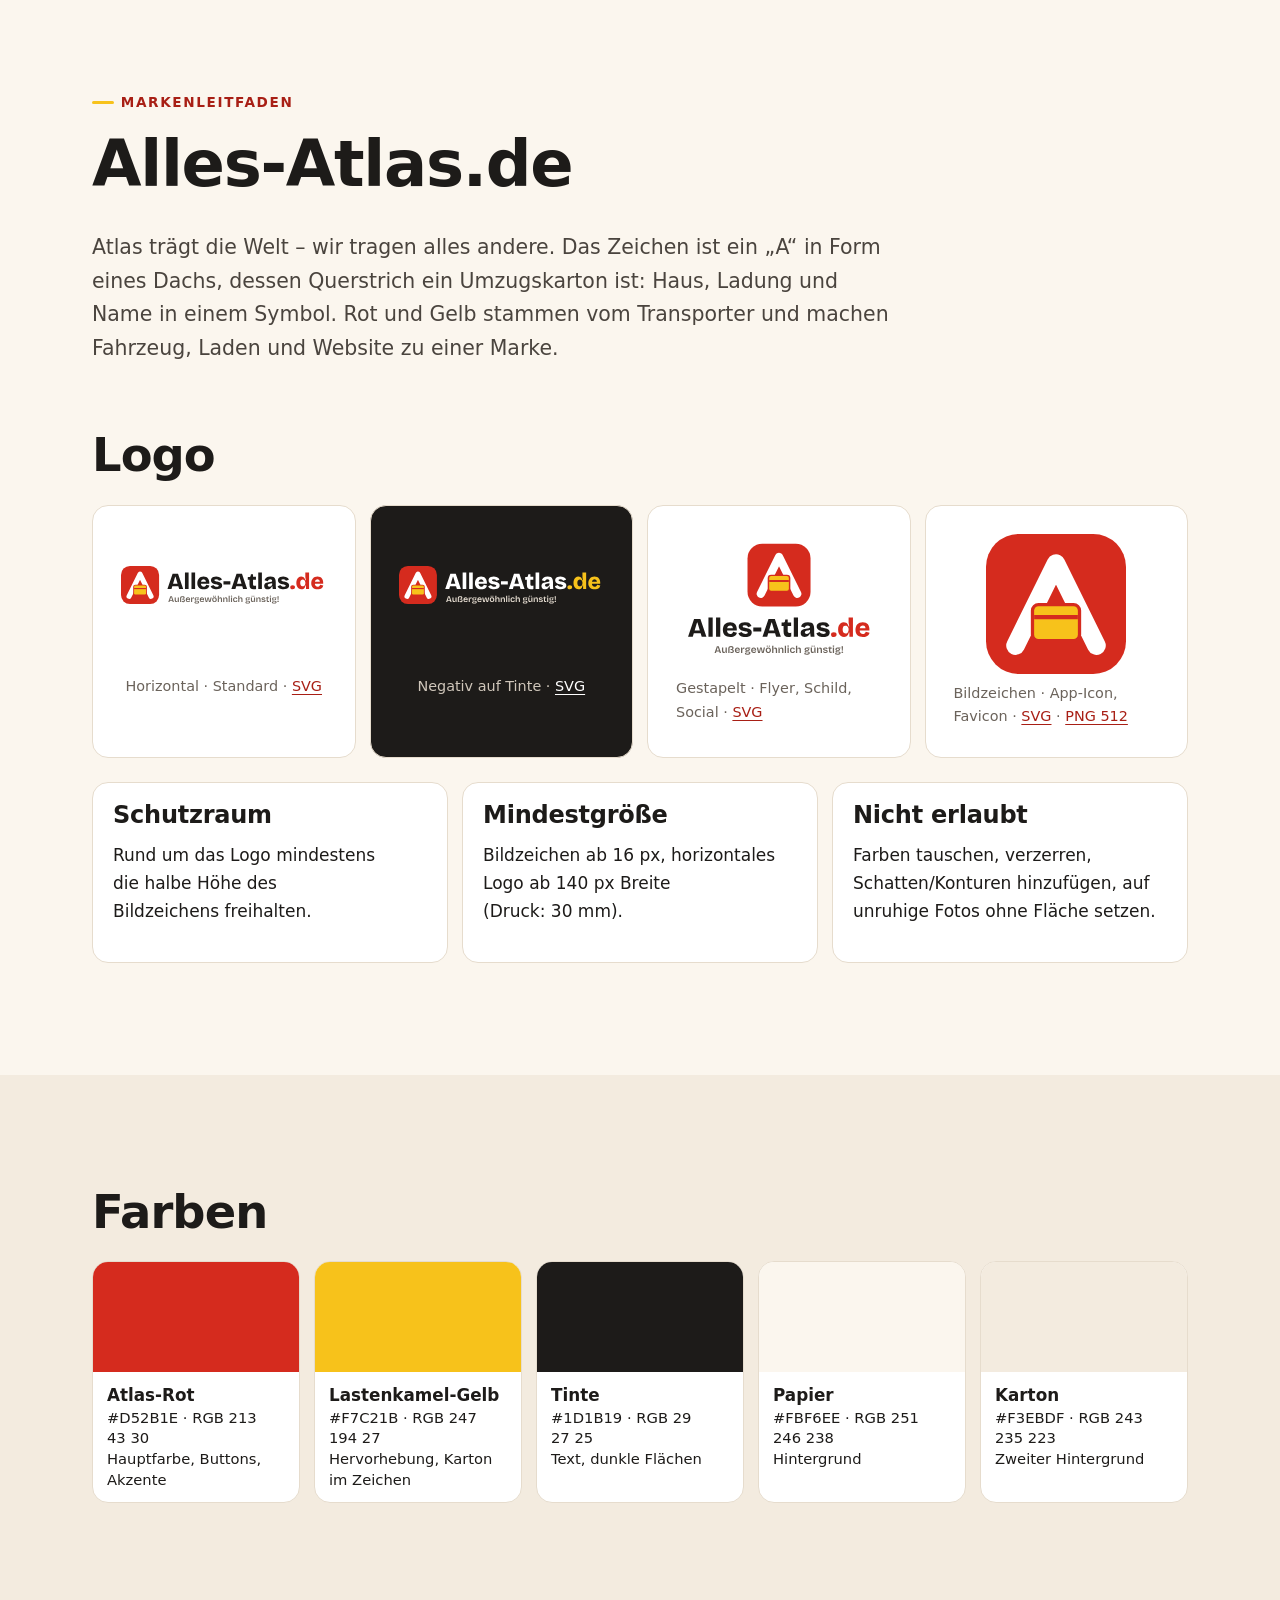
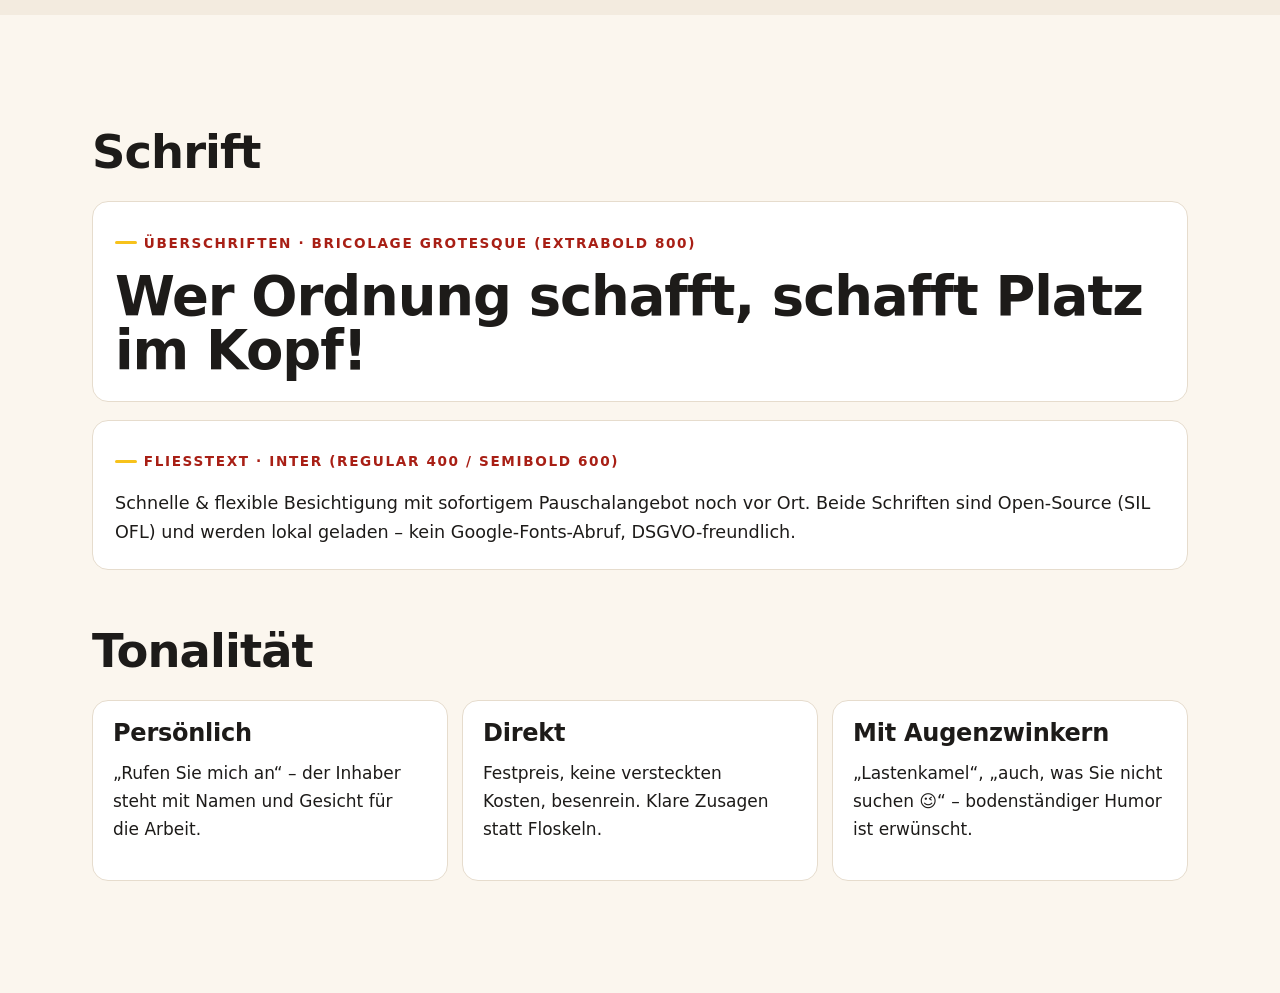
==== brand/index.html @ d277e210 "New brand and static website for Alles-Atlas.de - New logo (A-mark with roof + moving box), colours " ====
<!doctype html>
<html lang="de">
<head>
<meta charset="utf-8">
<meta name="viewport" content="width=device-width, initial-scale=1">
<title>Markenleitfaden • Alles-Atlas.de</title>
<meta name="robots" content="noindex,nofollow">
<link rel="icon" href="../assets/brand/favicon.svg" type="image/svg+xml">
<link rel="stylesheet" href="../assets/css/style.css">
<style>
  .swatches{display:grid;grid-template-columns:repeat(auto-fit,minmax(170px,1fr));gap:14px;margin-top:24px}
  .sw{border-radius:16px;overflow:hidden;border:1px solid var(--line);background:#fff}
  .sw div{height:110px}.sw p{margin:0;padding:12px 14px;font-size:.92rem;line-height:1.4}.sw b{font-family:var(--font-display);font-size:1.05rem}
  .logos{display:grid;grid-template-columns:repeat(auto-fit,minmax(260px,1fr));gap:14px;margin-top:24px}
  .logos figure{margin:0;border:1px solid var(--line);border-radius:16px;padding:28px;display:grid;place-items:center;min-height:200px;background:#fff}
  .logos figure.dark{background:var(--ink)}.logos figcaption{font-size:.9rem;color:var(--muted);margin-top:8px}
  .logos a{font-size:.9rem}
  .type{display:grid;gap:18px;margin-top:24px}
  .type div{background:#fff;border:1px solid var(--line);border-radius:16px;padding:22px}
  .rules{display:grid;grid-template-columns:repeat(auto-fit,minmax(240px,1fr));gap:14px;margin-top:24px}
  .rules div{background:#fff;border:1px solid var(--line);border-radius:16px;padding:20px}
</style>
</head>
<body>
<main>
<section class="page-head"><div class="wrap">
  <p class="eyebrow">Markenleitfaden</p>
  <h1>Alles-Atlas.de</h1>
  <p class="lead">Atlas trägt die Welt – wir tragen alles andere. Das Zeichen ist ein „A“ in Form eines Dachs, dessen Querstrich ein Umzugskarton ist: Haus, Ladung und Name in einem Symbol. Rot und Gelb stammen vom Transporter und machen Fahrzeug, Laden und Website zu einer Marke.</p>
</div></section>

<section class="section" style="padding-top:0"><div class="wrap">
  <h2>Logo</h2>
  <div class="logos">
    <figure><img src="../assets/brand/logo.svg" alt="Logo horizontal" width="420"><figcaption>Horizontal · Standard · <a href="../assets/brand/logo.svg" download>SVG</a></figcaption></figure>
    <figure class="dark"><img src="../assets/brand/logo-white.svg" alt="Logo negativ" width="420"><figcaption style="color:#cfc6ba">Negativ auf Tinte · <a style="color:#fff" href="../assets/brand/logo-white.svg" download>SVG</a></figcaption></figure>
    <figure><img src="../assets/brand/logo-stacked.svg" alt="Logo gestapelt" width="300"><figcaption>Gestapelt · Flyer, Schild, Social · <a href="../assets/brand/logo-stacked.svg" download>SVG</a></figcaption></figure>
    <figure><img src="../assets/brand/mark.svg" alt="Bildzeichen" width="140"><figcaption>Bildzeichen · App-Icon, Favicon · <a href="../assets/brand/mark.svg" download>SVG</a> · <a href="../assets/brand/icon-512.png" download>PNG 512</a></figcaption></figure>
  </div>
  <div class="rules">
    <div><h3>Schutzraum</h3><p>Rund um das Logo mindestens die halbe Höhe des Bildzeichens freihalten.</p></div>
    <div><h3>Mindestgröße</h3><p>Bildzeichen ab 16&nbsp;px, horizontales Logo ab 140&nbsp;px Breite (Druck: 30&nbsp;mm).</p></div>
    <div><h3>Nicht erlaubt</h3><p>Farben tauschen, verzerren, Schatten/Konturen hinzufügen, auf unruhige Fotos ohne Fläche setzen.</p></div>
  </div>
</div></section>

<section class="section section--alt"><div class="wrap">
  <h2>Farben</h2>
  <div class="swatches">
    <div class="sw"><div style="background:#D52B1E"></div><p><b>Atlas-Rot</b><br>#D52B1E · RGB 213 43 30<br>Hauptfarbe, Buttons, Akzente</p></div>
    <div class="sw"><div style="background:#F7C21B"></div><p><b>Lastenkamel-Gelb</b><br>#F7C21B · RGB 247 194 27<br>Hervorhebung, Karton im Zeichen</p></div>
    <div class="sw"><div style="background:#1D1B19"></div><p><b>Tinte</b><br>#1D1B19 · RGB 29 27 25<br>Text, dunkle Flächen</p></div>
    <div class="sw"><div style="background:#FBF6EE"></div><p><b>Papier</b><br>#FBF6EE · RGB 251 246 238<br>Hintergrund</p></div>
    <div class="sw"><div style="background:#F3EBDF"></div><p><b>Karton</b><br>#F3EBDF · RGB 243 235 223<br>Zweiter Hintergrund</p></div>
  </div>
</div></section>

<section class="section"><div class="wrap">
  <h2>Schrift</h2>
  <div class="type">
    <div><p class="eyebrow">Überschriften · Bricolage Grotesque (ExtraBold 800)</p><p style="font-family:var(--font-display);font-weight:800;font-size:clamp(2rem,5vw,3.4rem);line-height:1;margin:0;letter-spacing:-.02em">Wer Ordnung schafft, schafft Platz im Kopf!</p></div>
    <div><p class="eyebrow">Fließtext · Inter (Regular 400 / SemiBold 600)</p><p style="margin:0;font-size:1.1rem">Schnelle &amp; flexible Besichtigung mit sofortigem Pauschalangebot noch vor Ort. Beide Schriften sind Open-Source (SIL OFL) und werden lokal geladen – kein Google-Fonts-Abruf, DSGVO-freundlich.</p></div>
  </div>
  <h2 style="margin-top:56px">Tonalität</h2>
  <div class="rules">
    <div><h3>Persönlich</h3><p>„Rufen Sie mich an“ – der Inhaber steht mit Namen und Gesicht für die Arbeit.</p></div>
    <div><h3>Direkt</h3><p>Festpreis, keine versteckten Kosten, besenrein. Klare Zusagen statt Floskeln.</p></div>
    <div><h3>Mit Augenzwinkern</h3><p>„Lastenkamel“, „auch, was Sie nicht suchen 😉“ – bodenständiger Humor ist erwünscht.</p></div>
  </div>
</div></section>
</main>
</body>
</html>
---- assets/css/style.css ----
/* Alles-Atlas.de – Stylesheet
   Marke: Atlas-Rot, Lastenkamel-Gelb, Tinte, Papier */

@font-face {
  font-family: "Bricolage Grotesque";
  src: url("../fonts/bricolage-grotesque.woff2") format("woff2");
  font-weight: 200 800;
  font-display: swap;
}
@font-face {
  font-family: "Inter";
  src: url("../fonts/inter.woff2") format("woff2");
  font-weight: 100 900;
  font-display: swap;
}

:root {
  --red: #d52b1e;
  --red-deep: #a81f15;
  --yellow: #f7c21b;
  --yellow-soft: #fdf0c4;
  --ink: #1d1b19;
  --ink-2: #4a443e;
  --muted: #6b635b;
  --paper: #fbf6ee;
  --paper-2: #f3ebdf;
  --card: #ffffff;
  --line: #e6dccd;

  --font-display: "Bricolage Grotesque", "Arial Black", system-ui, sans-serif;
  --font-body: "Inter", system-ui, -apple-system, "Segoe UI", Roboto, sans-serif;

  --radius: 18px;
  --radius-sm: 10px;
  --shadow: 0 1px 2px rgba(29, 27, 25, .06), 0 8px 24px rgba(29, 27, 25, .07);
  --wrap: 1160px;
  --gutter: clamp(16px, 4vw, 32px);
}

*, *::before, *::after { box-sizing: border-box; }
html { -webkit-text-size-adjust: 100%; scroll-behavior: smooth; scroll-padding-top: 96px; }
@media (prefers-reduced-motion: reduce) { html { scroll-behavior: auto; } * { transition: none !important; animation: none !important; } }

body {
  margin: 0;
  font-family: var(--font-body);
  font-size: 1.0625rem;
  line-height: 1.65;
  color: var(--ink);
  background: var(--paper);
  text-rendering: optimizeLegibility;
}
img { max-width: 100%; height: auto; display: block; }
a { color: var(--red-deep); text-underline-offset: .18em; }
a:hover { color: var(--red); }
:focus-visible { outline: 3px solid var(--yellow); outline-offset: 3px; border-radius: 4px; }

h1, h2, h3, h4 {
  font-family: var(--font-display);
  line-height: 1.08;
  letter-spacing: -.02em;
  margin: 0 0 .5em;
  font-weight: 800;
  text-wrap: balance;
}
h1 { font-size: clamp(2.4rem, 6.2vw, 4.6rem); }
h2 { font-size: clamp(1.9rem, 3.8vw, 2.9rem); }
h3 { font-size: clamp(1.25rem, 2vw, 1.5rem); letter-spacing: -.01em; }
p { margin: 0 0 1em; text-wrap: pretty; }

.wrap { width: 100%; max-width: var(--wrap); margin-inline: auto; padding-inline: var(--gutter); }
.section { padding-block: clamp(56px, 9vw, 112px); }
.section--tight { padding-block: clamp(40px, 6vw, 72px); }
.section--alt { background: var(--paper-2); }
.section--ink { background: var(--ink); color: #f4eee6; }
.section--ink h2, .section--ink h3 { color: #fff; }
.section--red { background: var(--red); color: #fff; }

.eyebrow {
  display: inline-flex; align-items: center; gap: .5em;
  font-family: var(--font-display);
  font-weight: 700; font-size: .85rem;
  letter-spacing: .12em; text-transform: uppercase;
  color: var(--red-deep);
  margin-bottom: 1rem;
}
.eyebrow::before { content: ""; width: 22px; height: 3px; background: var(--yellow); border-radius: 2px; }
.section--ink .eyebrow, .section--red .eyebrow { color: var(--yellow); }
.lead { font-size: clamp(1.1rem, 1.6vw, 1.3rem); color: var(--ink-2); max-width: 62ch; }
.muted { color: var(--muted); }
.skip-link { position: absolute; left: -9999px; top: 8px; background: var(--ink); color: #fff; padding: 10px 16px; border-radius: 8px; z-index: 100; }
.skip-link:focus { left: 8px; }

/* ---------- Buttons ---------- */
.btn {
  display: inline-flex; align-items: center; justify-content: center; gap: .55em;
  min-height: 52px; padding: .8em 1.4em;
  font-family: var(--font-display); font-weight: 700; font-size: 1.05rem;
  border-radius: 999px; border: 2px solid transparent;
  text-decoration: none; cursor: pointer;
  transition: transform .15s ease, background-color .15s ease, color .15s ease, border-color .15s ease;
}
.btn:hover { transform: translateY(-1px); }
.btn svg { width: 20px; height: 20px; flex: none; }
.btn--primary { background: var(--red); color: #fff; }
.btn--primary:hover { background: var(--red-deep); color: #fff; }
.btn--yellow { background: var(--yellow); color: var(--ink); }
.btn--yellow:hover { background: #ffd23f; color: var(--ink); }
.btn--ghost { border-color: currentColor; color: var(--ink); background: transparent; }
.btn--ghost:hover { background: var(--ink); color: #fff; border-color: var(--ink); }
.section--ink .btn--ghost, .section--red .btn--ghost { color: #fff; }
.section--ink .btn--ghost:hover, .section--red .btn--ghost:hover { background: #fff; color: var(--ink); border-color: #fff; }
.btn-row { display: flex; flex-wrap: wrap; gap: 12px; }

/* ---------- Header ---------- */
.site-header {
  position: sticky; top: 0; z-index: 50;
  background: rgba(251, 246, 238, .92);
  backdrop-filter: saturate(1.4) blur(10px);
  -webkit-backdrop-filter: saturate(1.4) blur(10px);
  border-bottom: 1px solid transparent;
  transition: border-color .2s ease;
}
.site-header.is-scrolled { border-bottom-color: var(--line); }
.header-inner { display: flex; align-items: center; gap: 24px; min-height: 76px; }
.brand { display: inline-flex; align-items: center; gap: 12px; text-decoration: none; color: var(--ink); margin-right: auto; }
.brand svg { width: 46px; height: 46px; flex: none; }
.brand-text { display: flex; flex-direction: column; line-height: 1; }
.brand-name { font-family: var(--font-display); font-weight: 800; font-size: 1.45rem; letter-spacing: -.025em; }
.brand-name span { color: var(--red); }
.brand-tag { font-size: .78rem; font-weight: 600; color: var(--muted); margin-top: 4px; }

.nav { display: flex; align-items: center; gap: 4px; }
.nav a {
  display: inline-flex; align-items: center; gap: 6px;
  padding: 10px 14px; border-radius: 999px;
  font-weight: 600; font-size: .98rem;
  color: var(--ink); text-decoration: none;
}
.nav a:hover { background: var(--paper-2); color: var(--ink); }
.nav a[aria-current="page"] { background: var(--ink); color: #fff; }
.nav .ext { width: 12px; height: 12px; opacity: .55; }
.header-call { min-height: 46px; padding: .6em 1.1em; font-size: 1rem; }

.menu-toggle {
  display: none; width: 48px; height: 48px; border-radius: 12px;
  border: 1px solid var(--line); background: var(--card); color: var(--ink); cursor: pointer;
  align-items: center; justify-content: center;
}
.menu-toggle svg { width: 24px; height: 24px; }

@media (max-width: 960px) {
  .header-call .label-long { display: none; }
}
@media (max-width: 860px) {
  .menu-toggle { display: inline-flex; }
  .header-call { display: none; }
  .nav {
    position: absolute; left: 0; right: 0; top: 100%;
    flex-direction: column; align-items: stretch; gap: 2px;
    padding: 12px var(--gutter) 20px;
    background: var(--paper); border-bottom: 1px solid var(--line);
    box-shadow: 0 16px 24px rgba(29, 27, 25, .08);
    display: none;
  }
  .nav.is-open { display: flex; }
  .nav a { padding: 14px 12px; font-size: 1.1rem; border-radius: 12px; }
  .nav .nav-call { margin-top: 8px; justify-content: center; background: var(--red); color: #fff; }
}
@media (min-width: 861px) { .nav .nav-call { display: none; } }
@media (max-width: 380px) { .brand-tag { display: none; } .brand-name { font-size: 1.25rem; } }

/* ---------- Hero ---------- */
.hero { padding-block: clamp(40px, 7vw, 88px) clamp(48px, 8vw, 96px); overflow: hidden; }
.hero-grid { display: grid; grid-template-columns: 1fr 1.15fr; gap: clamp(32px, 5vw, 64px); align-items: center; }
.hero h1 { margin-bottom: .3em; }
.hero h1 .welcome { display: block; font-size: .42em; font-weight: 600; letter-spacing: -.01em; color: var(--muted); margin-bottom: .35em; }
.hero h1 .tld { color: var(--red); }
.hero-claim {
  display: inline-block;
  font-family: var(--font-display); font-weight: 800;
  font-size: clamp(1.3rem, 2.4vw, 1.75rem);
  background: var(--yellow); color: var(--ink);
  padding: .1em .45em; border-radius: 8px;
  transform: rotate(-1.5deg);
  margin-bottom: 1.1rem;
}
.hero .lead { margin-bottom: 1.8rem; }
.hero-media { position: relative; }
.hero-media figure { margin: 0; }
.hero-media img { border-radius: var(--radius); box-shadow: var(--shadow); width: 100%; aspect-ratio: 1600 / 638; object-fit: cover; }
.hero-media figcaption { margin-top: 12px; font-size: .95rem; color: var(--muted); font-style: italic; }
.hero-badge {
  position: absolute; left: -18px; bottom: 40px;
  background: var(--card); border-radius: 14px; box-shadow: var(--shadow);
  padding: 12px 16px; display: flex; gap: 10px; align-items: center;
  font-weight: 600; font-size: .95rem; line-height: 1.3;
}
.hero-badge strong { display: block; font-family: var(--font-display); font-size: 1.15rem; }
.hero-badge .dot { width: 40px; height: 40px; border-radius: 10px; background: var(--yellow-soft); display: grid; place-items: center; flex: none; }
.hero-badge .dot svg { width: 22px; height: 22px; color: var(--red-deep); }
.trust { display: flex; flex-wrap: wrap; gap: 10px 22px; margin-top: 28px; padding: 0; list-style: none; font-size: .95rem; font-weight: 600; color: var(--ink-2); }
.trust li { display: inline-flex; gap: 8px; align-items: center; }
.trust svg { width: 18px; height: 18px; color: var(--red); flex: none; }
@media (max-width: 900px) {
  .hero-grid { grid-template-columns: 1fr; }
  .hero-badge { position: static; margin-top: 12px; box-shadow: none; border: 1px solid var(--line); display: inline-flex; }
}

/* ---------- Service tiles ---------- */
.tiles { display: grid; grid-template-columns: repeat(4, 1fr); gap: 14px; margin-top: 36px; }
.tile {
  display: flex; flex-direction: column; justify-content: space-between; gap: 22px;
  min-height: 150px; padding: 20px;
  background: var(--card); border: 1px solid var(--line); border-radius: var(--radius);
  color: var(--ink); text-decoration: none;
  transition: transform .15s ease, border-color .15s ease, box-shadow .15s ease;
}
.tile:hover { transform: translateY(-2px); border-color: var(--ink); box-shadow: var(--shadow); color: var(--ink); }
.tile svg { width: 34px; height: 34px; color: var(--red); }
.tile span { font-family: var(--font-display); font-weight: 700; font-size: 1.15rem; line-height: 1.15; hyphens: auto; }
@media (max-width: 900px) { .tiles { grid-template-columns: repeat(2, 1fr); } .tile { min-height: 118px; gap: 14px; padding: 16px; } }
@media (max-width: 380px) { .tile span { font-size: 1.02rem; } }

/* ---------- Quote ---------- */
.quote-grid { display: grid; grid-template-columns: auto 1fr; gap: clamp(28px, 6vw, 72px); align-items: center; }
.quote-portrait { width: clamp(150px, 20vw, 220px); }
.quote-portrait img { border-radius: 999px; filter: grayscale(1) contrast(1.05); }
.bigquote {
  font-family: var(--font-display); font-weight: 800;
  font-size: clamp(2rem, 5vw, 3.8rem); line-height: 1.02; letter-spacing: -.03em;
  margin: 0 0 .5em; text-transform: uppercase;
}
.bigquote em { font-style: normal; color: var(--yellow); }
.quote-by { font-weight: 600; color: #cfc6ba; }
@media (max-width: 680px) { .quote-grid { grid-template-columns: 1fr; } }

/* ---------- Split / Shop ---------- */
.split { display: grid; grid-template-columns: 1fr 1fr; gap: clamp(32px, 6vw, 72px); align-items: center; }
.split--top { align-items: start; }
.flyers { display: grid; grid-template-columns: 1fr 1fr; gap: 14px; align-items: start; }
.flyers a { display: block; border-radius: var(--radius-sm); overflow: hidden; box-shadow: var(--shadow); background: #fff; }
.flyers a:nth-child(2) { margin-top: 40px; }
.flyers img { width: 100%; transition: transform .3s ease; }
.flyers a:hover img { transform: scale(1.03); }
@media (max-width: 860px) { .split { grid-template-columns: 1fr; } }

.address-card {
  background: var(--card); border: 1px solid var(--line); border-radius: var(--radius);
  padding: 22px; display: grid; gap: 4px; margin: 1.5rem 0;
}
.address-card strong { font-family: var(--font-display); font-size: 1.2rem; }

/* ---------- Value cards ---------- */
.values { display: grid; grid-template-columns: repeat(6, 1fr); gap: 16px; margin-top: 40px; }
.value { grid-column: span 2; }
.value:nth-last-child(-n+2) { grid-column: span 3; }
.value { background: var(--card); border: 1px solid var(--line); border-radius: var(--radius); padding: 26px; }
.value .icon { width: 48px; height: 48px; border-radius: 14px; background: var(--yellow-soft); display: grid; place-items: center; margin-bottom: 18px; }
.value .icon svg { width: 26px; height: 26px; color: var(--red-deep); }
.value h3 { margin-bottom: .45em; }
.value p { margin: 0; color: var(--ink-2); font-size: 1rem; }
.value--feature { grid-column: 1 / -1; display: grid; grid-template-columns: 1fr 2fr; gap: 32px; background: var(--ink); color: #f4eee6; border-color: var(--ink); }
.value--feature h3 { color: #fff; font-size: clamp(1.6rem, 3vw, 2.2rem); }
.value--feature p { color: #e2dacf; font-size: 1.08rem; }
@media (max-width: 900px) {
  .values { grid-template-columns: 1fr 1fr; }
  .value, .value:nth-last-child(-n+2) { grid-column: span 1; }
  .value:last-child { grid-column: 1 / -1; }
  .value--feature { grid-column: 1 / -1; grid-template-columns: 1fr; gap: 8px; }
}
@media (max-width: 600px) {
  .values { grid-template-columns: 1fr; }
}

/* ---------- CTA band ---------- */
.cta { display: grid; grid-template-columns: 1.4fr 1fr; gap: 32px; align-items: center; }
.cta h2 { margin-bottom: .3em; }
.cta p { margin: 0; color: #ffe9e6; font-size: 1.12rem; }
.cta .btn-row { justify-content: flex-end; }
@media (max-width: 860px) { .cta { grid-template-columns: 1fr; } .cta .btn-row { justify-content: flex-start; } }

/* ---------- Page header ---------- */
.page-head { padding-block: clamp(40px, 7vw, 84px) clamp(28px, 4vw, 44px); }
.page-head h1 { font-size: clamp(2.3rem, 5.5vw, 4rem); max-width: 18ch; }
.page-head .lead { margin-top: .6rem; }
.chips { display: flex; flex-wrap: wrap; gap: 10px; margin-top: 26px; }
.chip {
  display: inline-flex; align-items: center; gap: 8px;
  padding: 10px 16px; border-radius: 999px;
  background: var(--card); border: 1px solid var(--line);
  font-weight: 600; text-decoration: none; color: var(--ink);
}
.chip:hover { border-color: var(--ink); color: var(--ink); }
.chip .n { font-family: var(--font-display); color: var(--red); font-weight: 800; }

/* ---------- Service detail ---------- */
.service-block { display: grid; grid-template-columns: 300px 1fr; gap: clamp(28px, 5vw, 64px); }
.service-block + .service-block { margin-top: clamp(56px, 8vw, 96px); padding-top: clamp(56px, 8vw, 96px); border-top: 1px solid var(--line); }
.service-aside { position: sticky; top: 108px; align-self: start; }
.service-num { font-family: var(--font-display); font-weight: 800; font-size: 4.5rem; line-height: 1; color: var(--red); letter-spacing: -.04em; }
.service-aside h2 { margin-top: .2em; }
.service-aside .tags { display: flex; flex-wrap: wrap; gap: 6px; margin-top: 12px; }
.service-aside .tags span { background: var(--yellow-soft); color: var(--ink); font-size: .85rem; font-weight: 600; padding: 4px 10px; border-radius: 999px; }
.service-body > p:first-child { font-size: 1.15rem; }
@media (max-width: 860px) {
  .service-block { grid-template-columns: 1fr; gap: 16px; }
  .service-aside { position: static; }
  .service-num { font-size: 3rem; }
}

.places { display: flex; flex-wrap: wrap; gap: 8px; padding: 0; margin: 0 0 1.5rem; list-style: none; }
.places li { background: var(--card); border: 1px solid var(--line); padding: 6px 12px; border-radius: 999px; font-size: .95rem; font-weight: 500; }

.checklist { list-style: none; padding: 0; margin: 1.6rem 0; display: grid; grid-template-columns: 1fr 1fr; gap: 10px; }
.checklist li { display: flex; gap: 12px; align-items: flex-start; background: var(--card); border: 1px solid var(--line); border-radius: 14px; padding: 14px 16px; font-weight: 500; line-height: 1.4; }
.checklist li::before {
  content: ""; flex: none; width: 22px; height: 22px; border-radius: 50%; margin-top: 1px;
  background: var(--red) url("data:image/svg+xml,%3Csvg xmlns='http://www.w3.org/2000/svg' viewBox='0 0 24 24' fill='none' stroke='white' stroke-width='3.2' stroke-linecap='round' stroke-linejoin='round'%3E%3Cpath d='M5 12.5l4.5 4.5L19 7.5'/%3E%3C/svg%3E") center / 14px no-repeat;
}
@media (max-width: 640px) { .checklist { grid-template-columns: 1fr; } }

.callout { background: var(--yellow-soft); border-left: 5px solid var(--yellow); border-radius: 0 14px 14px 0; padding: 18px 20px; margin: 1.5rem 0; }
.callout p:last-child { margin: 0; }
.callout strong { font-family: var(--font-display); }

.pullquote { margin: 1.8rem 0; padding: 22px 24px; background: var(--ink); color: #fff; border-radius: var(--radius); }
.pullquote p { font-family: var(--font-display); font-weight: 800; font-size: clamp(1.35rem, 2.6vw, 1.75rem); line-height: 1.15; margin: 0 0 .3em; letter-spacing: -.015em; }
.pullquote p + p { font-size: 1.15rem; color: var(--yellow); }
.pullquote cite { font-style: normal; color: #cfc6ba; font-weight: 600; font-size: .95rem; }

.subgrid { display: grid; grid-template-columns: 1fr 1fr; gap: 14px; margin: 1.5rem 0; }
.subgrid > div { background: var(--card); border: 1px solid var(--line); border-radius: 14px; padding: 18px 20px; }
.subgrid h3 { font-size: 1.15rem; margin-bottom: .35em; }
.subgrid p { margin: 0; font-size: 1rem; color: var(--ink-2); }
@media (max-width: 640px) { .subgrid { grid-template-columns: 1fr; } }

.pills { display: flex; flex-wrap: wrap; gap: 10px; padding: 0; margin: 0 0 1.4rem; list-style: none; }
.pills li { font-family: var(--font-display); font-weight: 700; background: var(--ink); color: #fff; padding: 8px 16px; border-radius: 999px; }

.van { margin-top: 1.8rem; background: var(--card); border: 1px solid var(--line); border-radius: var(--radius); overflow: hidden; }
.van img { width: 100%; aspect-ratio: 2.5 / 1; object-fit: cover; }
.van-body { padding: 20px 22px 22px; }
.van-body h3 { margin-bottom: .8em; }
.specs { display: grid; grid-template-columns: repeat(4, 1fr); gap: 10px; margin: 0; }
.specs div { background: var(--paper); border-radius: 12px; padding: 12px 14px; }
.specs dt { font-size: .82rem; font-weight: 600; color: var(--muted); text-transform: uppercase; letter-spacing: .06em; }
.specs dd { margin: 2px 0 0; font-family: var(--font-display); font-weight: 800; font-size: 1.4rem; }
@media (max-width: 640px) { .specs { grid-template-columns: 1fr 1fr; } }

/* ---------- Kontakt ---------- */
.contact-grid { display: grid; grid-template-columns: 1.1fr 1fr; gap: 20px; }
.contact-card { background: var(--card); border: 1px solid var(--line); border-radius: var(--radius); padding: clamp(22px, 3vw, 32px); }
.contact-card h2 { font-size: clamp(1.5rem, 2.6vw, 2rem); }
.contact-lines { list-style: none; padding: 0; margin: 1.2rem 0 0; display: grid; gap: 10px; }
.contact-lines a, .contact-lines .line {
  display: flex; align-items: center; gap: 14px;
  padding: 14px 16px; border-radius: 14px; background: var(--paper);
  color: var(--ink); text-decoration: none; font-weight: 600;
  overflow-wrap: anywhere;
}
.contact-lines a:hover { background: var(--yellow-soft); color: var(--ink); }
.contact-lines svg { width: 22px; height: 22px; color: var(--red); flex: none; }
.contact-lines small { display: block; font-weight: 500; color: var(--muted); font-size: .85rem; }
.social-list { display: grid; gap: 10px; margin-top: 1.2rem; }
.map-figure { margin: 0; }
.map-figure a { display: block; border-radius: var(--radius); overflow: hidden; border: 1px solid var(--line); }
.map-figure figcaption { font-size: .9rem; color: var(--muted); margin-top: 10px; }
@media (max-width: 860px) { .contact-grid { grid-template-columns: 1fr; } }

/* ---------- Legal ---------- */
.legal { max-width: 760px; }
.legal h2 { font-size: clamp(1.4rem, 2.4vw, 1.8rem); margin-top: 2em; }
.legal h3 { font-size: 1.2rem; margin-top: 1.6em; }
.legal ul { padding-left: 1.2em; }
.legal li { margin-bottom: .25em; }
.legal .address-card { margin-top: 0; }

/* ---------- Footer ---------- */
.site-footer { background: var(--ink); color: #cfc6ba; padding-block: 56px 28px; font-size: .98rem; }
.site-footer a { color: #fff; text-decoration: none; }
.site-footer a:hover { color: var(--yellow); }
.footer-grid { display: grid; grid-template-columns: 1.4fr 1fr 1fr 1fr; gap: 32px; }
.footer-brand img { width: 240px; margin-bottom: 14px; }
.footer-brand p { max-width: 32ch; }
.site-footer h3 { font-family: var(--font-display); color: #fff; font-size: 1rem; letter-spacing: .08em; text-transform: uppercase; margin-bottom: 14px; }
.site-footer ul { list-style: none; margin: 0; padding: 0; display: grid; gap: 8px; }
.footer-bottom { display: flex; flex-wrap: wrap; justify-content: space-between; gap: 12px; margin-top: 44px; padding-top: 22px; border-top: 1px solid #3a3632; font-size: .9rem; }
.to-top { display: inline-flex; gap: 6px; align-items: center; }
@media (max-width: 860px) { .footer-grid { grid-template-columns: 1fr 1fr; } .footer-brand { grid-column: span 2; } }
@media (max-width: 480px) { .footer-grid { grid-template-columns: 1fr; } .footer-brand { grid-column: span 1; } }

/* ---------- Mobile call bar ---------- */
.callbar { display: none; }
@media (max-width: 860px) {
  .callbar {
    position: fixed; left: 0; right: 0; bottom: 0; z-index: 40;
    display: grid; grid-template-columns: 1fr 1fr; gap: 8px;
    padding: 10px 12px calc(10px + env(safe-area-inset-bottom));
    background: rgba(251, 246, 238, .96); border-top: 1px solid var(--line);
    backdrop-filter: blur(10px); -webkit-backdrop-filter: blur(10px);
  }
  .callbar .btn { min-height: 48px; font-size: 1rem; padding-inline: .8em; }
  body { padding-bottom: 76px; }
}
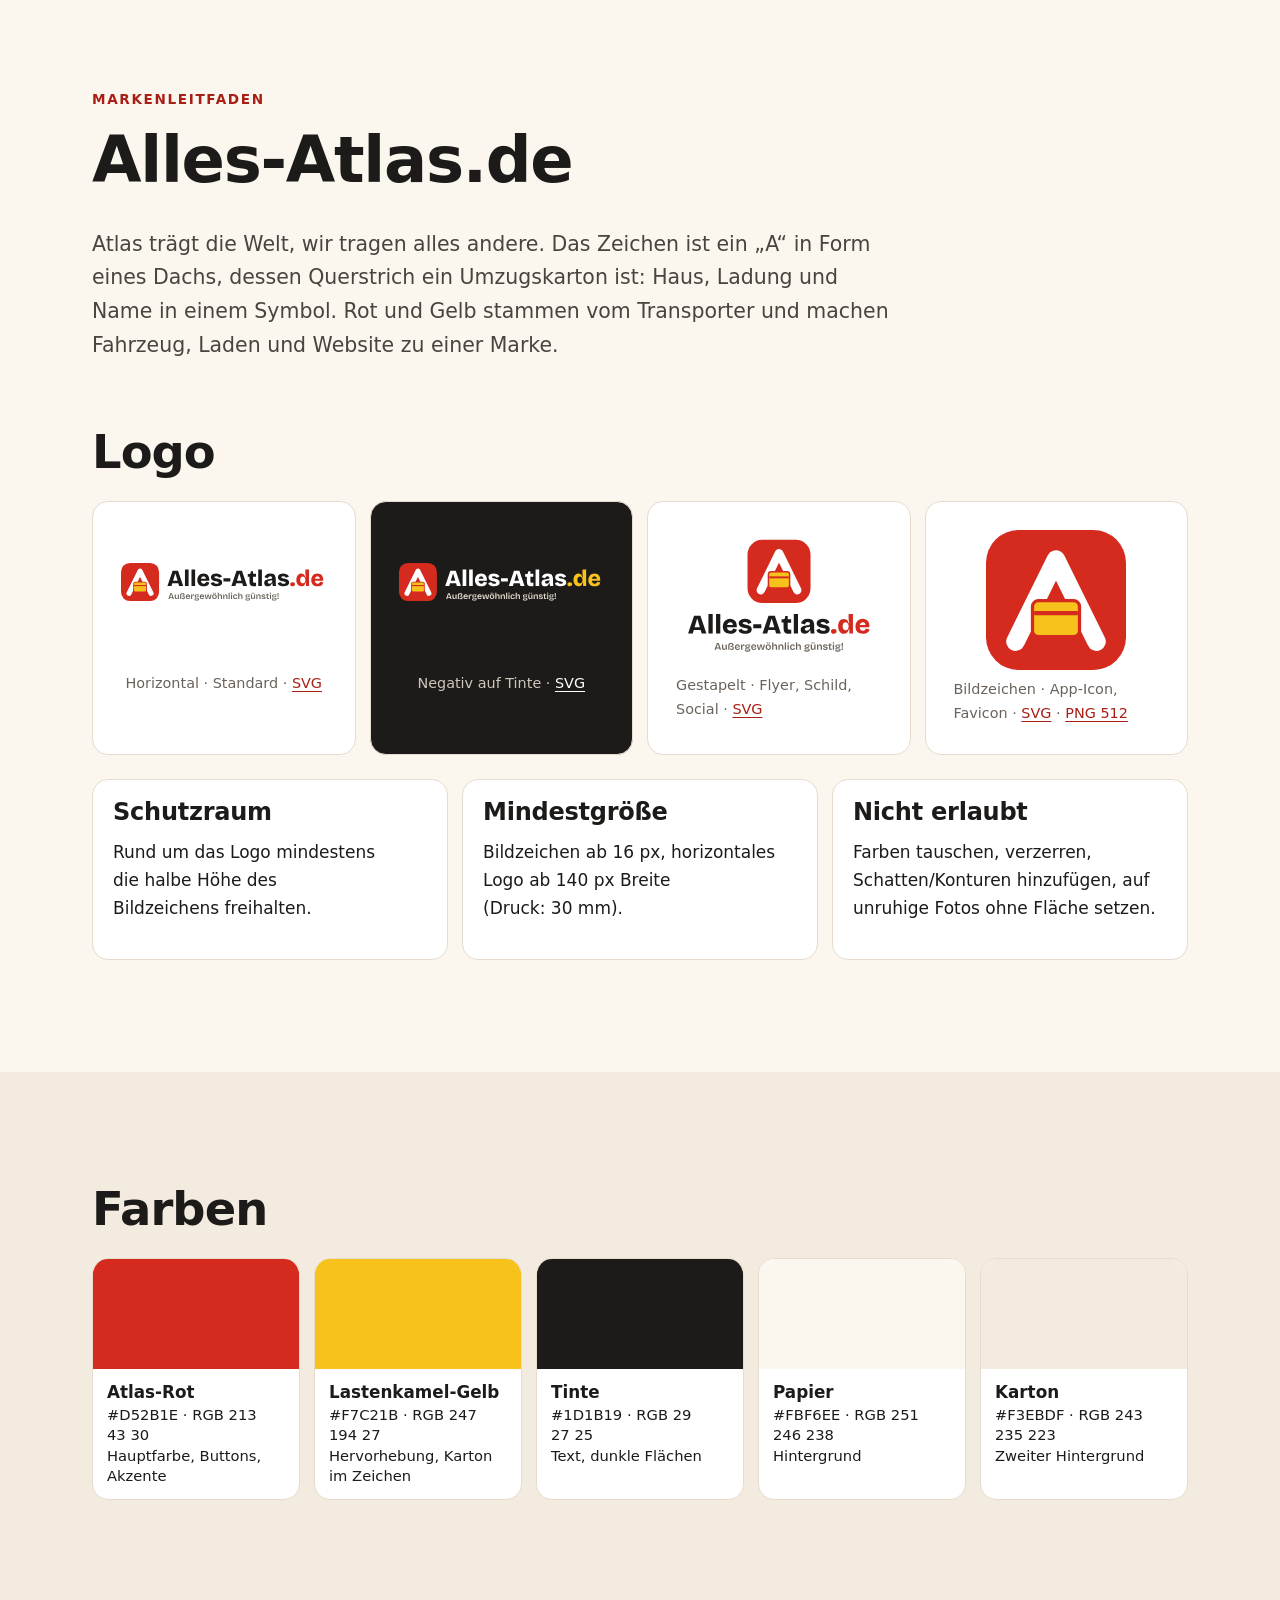
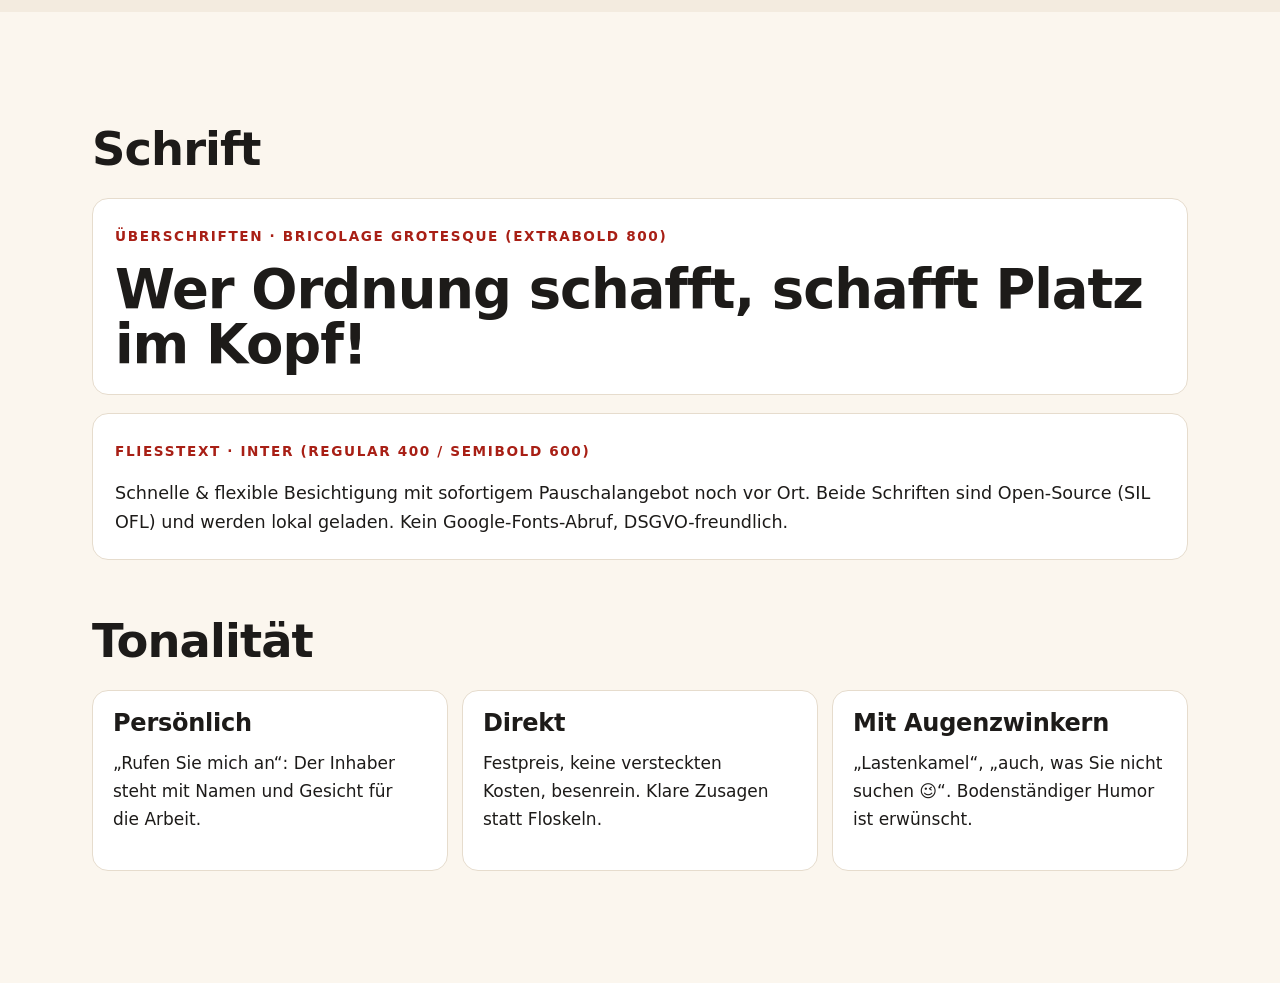
==== commit 4c24aa58: "Remove dash punctuation from all website texts Rewrote every sentence that used an en or em dash, dr" ====
--- a/brand/index.html
+++ b/brand/index.html
@@ -26,7 +26,7 @@
 <section class="page-head"><div class="wrap">
   <p class="eyebrow">Markenleitfaden</p>
   <h1>Alles-Atlas.de</h1>
-  <p class="lead">Atlas trägt die Welt – wir tragen alles andere. Das Zeichen ist ein „A“ in Form eines Dachs, dessen Querstrich ein Umzugskarton ist: Haus, Ladung und Name in einem Symbol. Rot und Gelb stammen vom Transporter und machen Fahrzeug, Laden und Website zu einer Marke.</p>
+  <p class="lead">Atlas trägt die Welt, wir tragen alles andere. Das Zeichen ist ein „A“ in Form eines Dachs, dessen Querstrich ein Umzugskarton ist: Haus, Ladung und Name in einem Symbol. Rot und Gelb stammen vom Transporter und machen Fahrzeug, Laden und Website zu einer Marke.</p>
 </div></section>
 
 <section class="section" style="padding-top:0"><div class="wrap">
@@ -59,13 +59,13 @@
   <h2>Schrift</h2>
   <div class="type">
     <div><p class="eyebrow">Überschriften · Bricolage Grotesque (ExtraBold 800)</p><p style="font-family:var(--font-display);font-weight:800;font-size:clamp(2rem,5vw,3.4rem);line-height:1;margin:0;letter-spacing:-.02em">Wer Ordnung schafft, schafft Platz im Kopf!</p></div>
-    <div><p class="eyebrow">Fließtext · Inter (Regular 400 / SemiBold 600)</p><p style="margin:0;font-size:1.1rem">Schnelle &amp; flexible Besichtigung mit sofortigem Pauschalangebot noch vor Ort. Beide Schriften sind Open-Source (SIL OFL) und werden lokal geladen – kein Google-Fonts-Abruf, DSGVO-freundlich.</p></div>
+    <div><p class="eyebrow">Fließtext · Inter (Regular 400 / SemiBold 600)</p><p style="margin:0;font-size:1.1rem">Schnelle &amp; flexible Besichtigung mit sofortigem Pauschalangebot noch vor Ort. Beide Schriften sind Open-Source (SIL OFL) und werden lokal geladen. Kein Google-Fonts-Abruf, DSGVO-freundlich.</p></div>
   </div>
   <h2 style="margin-top:56px">Tonalität</h2>
   <div class="rules">
-    <div><h3>Persönlich</h3><p>„Rufen Sie mich an“ – der Inhaber steht mit Namen und Gesicht für die Arbeit.</p></div>
+    <div><h3>Persönlich</h3><p>„Rufen Sie mich an“: Der Inhaber steht mit Namen und Gesicht für die Arbeit.</p></div>
     <div><h3>Direkt</h3><p>Festpreis, keine versteckten Kosten, besenrein. Klare Zusagen statt Floskeln.</p></div>
-    <div><h3>Mit Augenzwinkern</h3><p>„Lastenkamel“, „auch, was Sie nicht suchen 😉“ – bodenständiger Humor ist erwünscht.</p></div>
+    <div><h3>Mit Augenzwinkern</h3><p>„Lastenkamel“, „auch, was Sie nicht suchen 😉“. Bodenständiger Humor ist erwünscht.</p></div>
   </div>
 </div></section>
 </main>
--- a/assets/css/style.css
+++ b/assets/css/style.css
@@ -1,4 +1,4 @@
-/* Alles-Atlas.de – Stylesheet
+/* Alles-Atlas.de Stylesheet
    Marke: Atlas-Rot, Lastenkamel-Gelb, Tinte, Papier */
 
 @font-face {
@@ -84,7 +84,6 @@
   color: var(--red-deep);
   margin-bottom: 1rem;
 }
-.eyebrow::before { content: ""; width: 22px; height: 3px; background: var(--yellow); border-radius: 2px; }
 .section--ink .eyebrow, .section--red .eyebrow { color: var(--yellow); }
 .lead { font-size: clamp(1.1rem, 1.6vw, 1.3rem); color: var(--ink-2); max-width: 62ch; }
 .muted { color: var(--muted); }
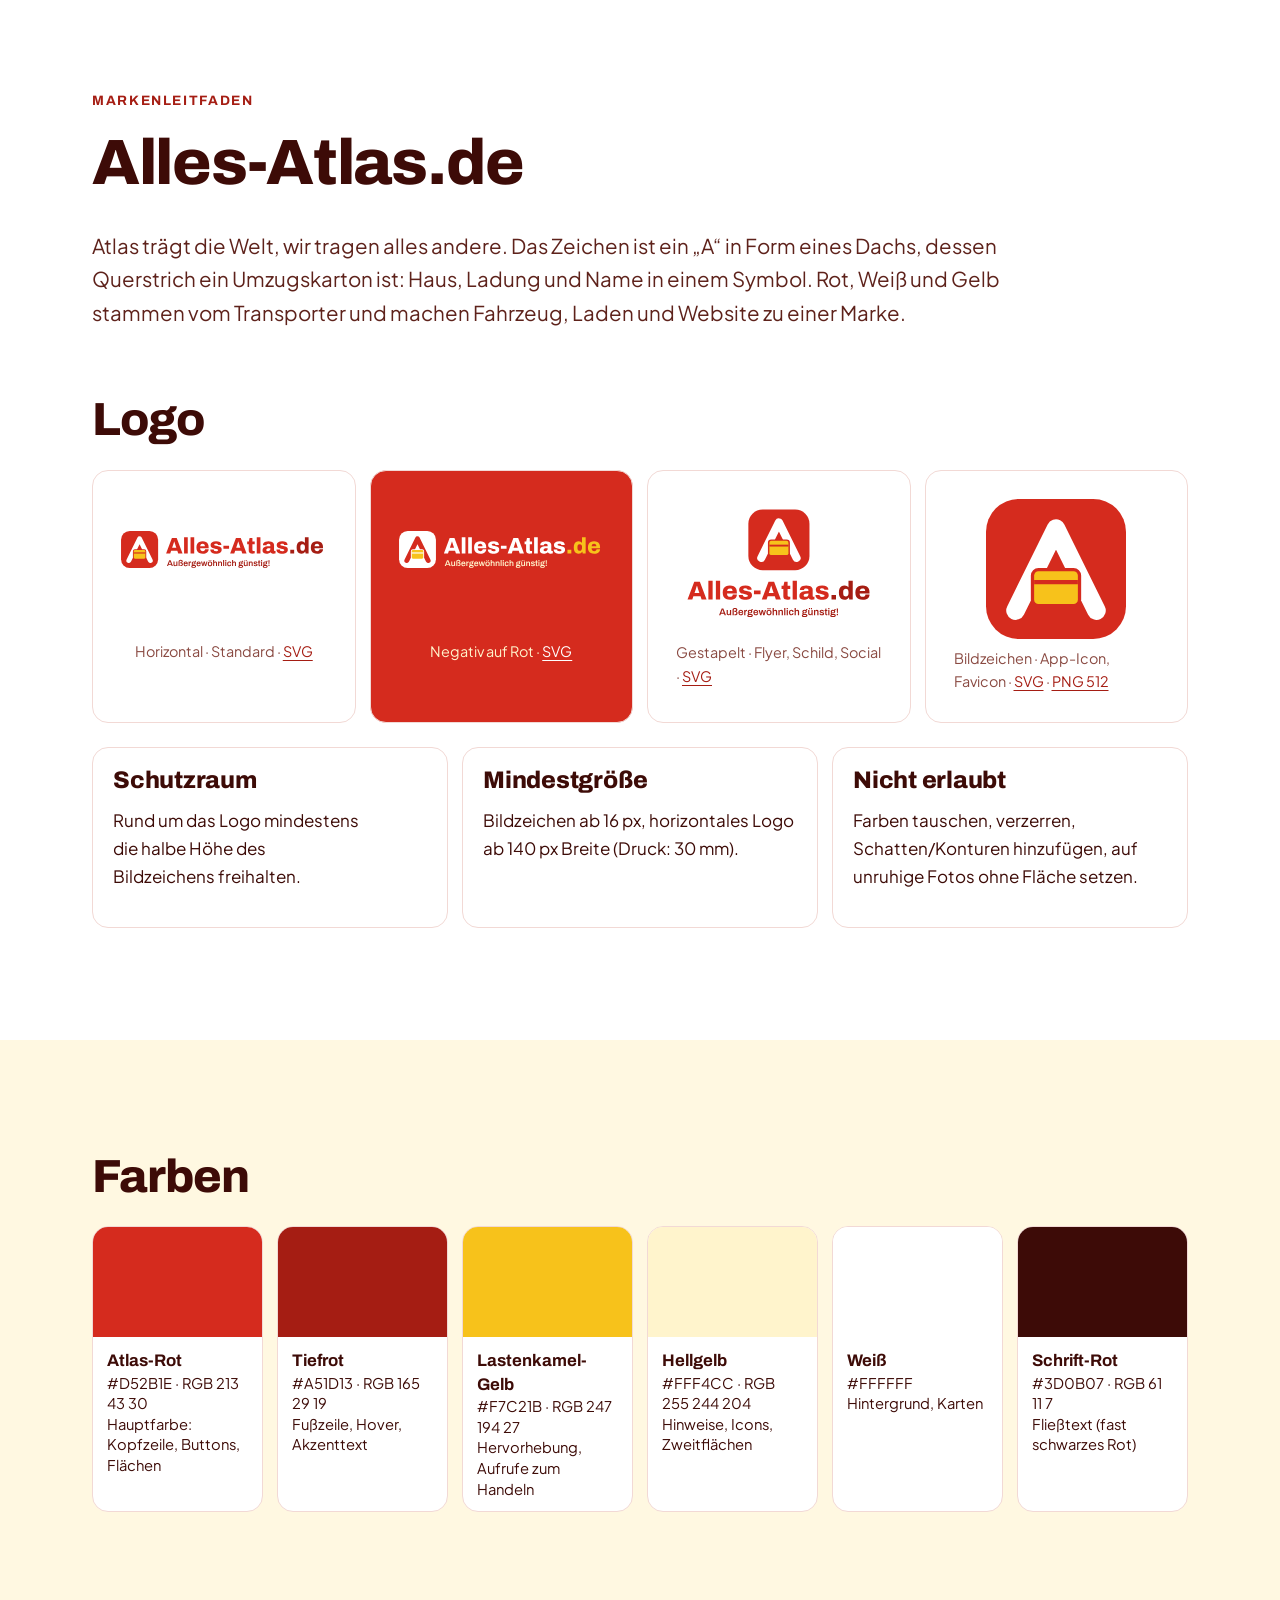
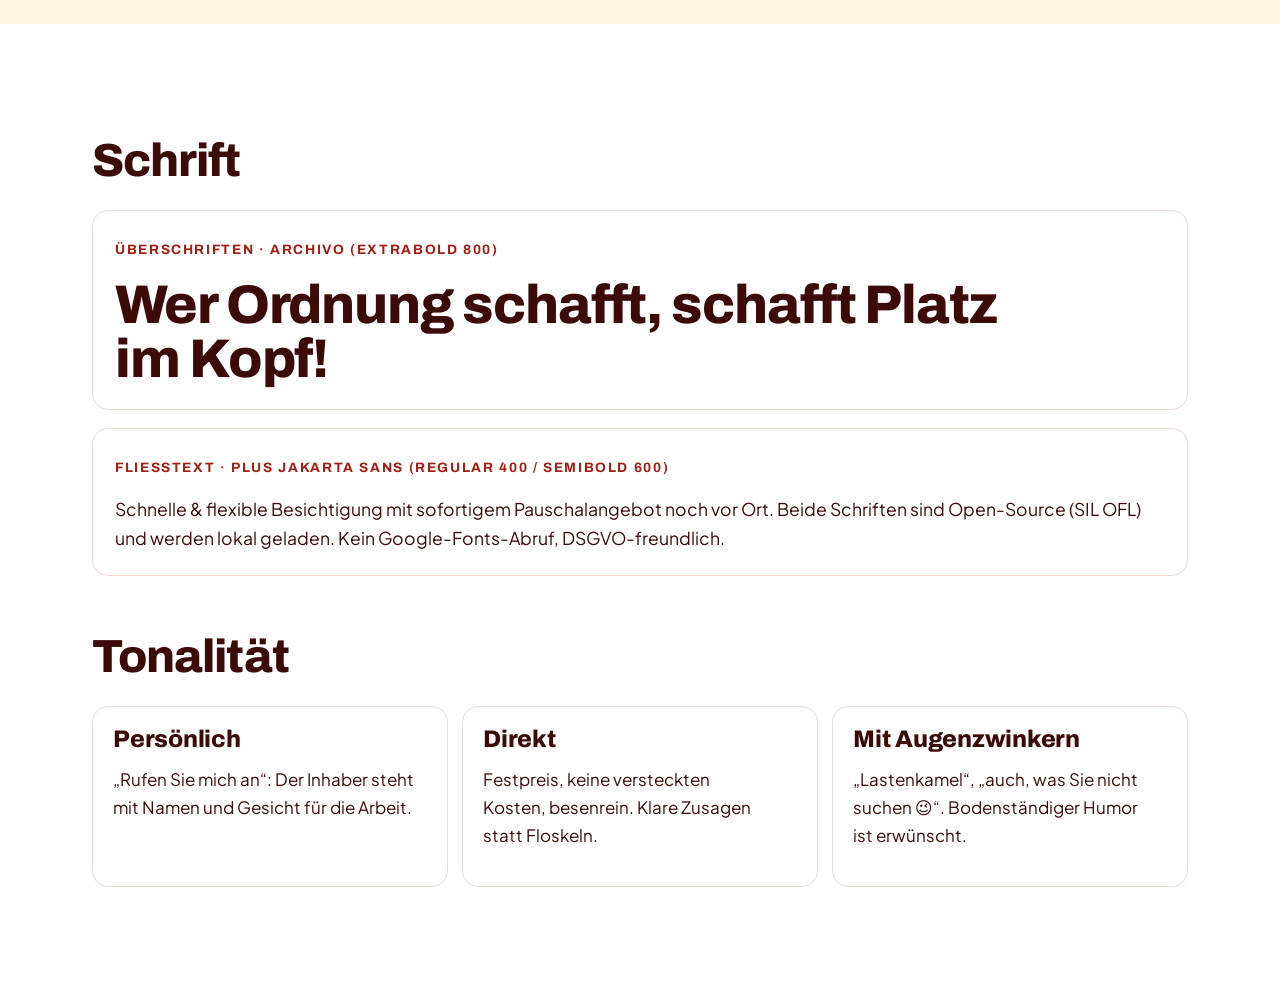
==== commit 385c1afd: "New fonts and red, white and yellow colour scheme - Fonts: Archivo (headings) and Plus Jakarta Sans " ====
--- a/brand/index.html
+++ b/brand/index.html
@@ -26,14 +26,14 @@
 <section class="page-head"><div class="wrap">
   <p class="eyebrow">Markenleitfaden</p>
   <h1>Alles-Atlas.de</h1>
-  <p class="lead">Atlas trägt die Welt, wir tragen alles andere. Das Zeichen ist ein „A“ in Form eines Dachs, dessen Querstrich ein Umzugskarton ist: Haus, Ladung und Name in einem Symbol. Rot und Gelb stammen vom Transporter und machen Fahrzeug, Laden und Website zu einer Marke.</p>
+  <p class="lead">Atlas trägt die Welt, wir tragen alles andere. Das Zeichen ist ein „A“ in Form eines Dachs, dessen Querstrich ein Umzugskarton ist: Haus, Ladung und Name in einem Symbol. Rot, Weiß und Gelb stammen vom Transporter und machen Fahrzeug, Laden und Website zu einer Marke.</p>
 </div></section>
 
 <section class="section" style="padding-top:0"><div class="wrap">
   <h2>Logo</h2>
   <div class="logos">
     <figure><img src="../assets/brand/logo.svg" alt="Logo horizontal" width="420"><figcaption>Horizontal · Standard · <a href="../assets/brand/logo.svg" download>SVG</a></figcaption></figure>
-    <figure class="dark"><img src="../assets/brand/logo-white.svg" alt="Logo negativ" width="420"><figcaption style="color:#cfc6ba">Negativ auf Tinte · <a style="color:#fff" href="../assets/brand/logo-white.svg" download>SVG</a></figcaption></figure>
+    <figure class="dark" style="background:#D52B1E"><img src="../assets/brand/logo-white.svg" alt="Logo negativ" width="420"><figcaption style="color:#FFF4CC">Negativ auf Rot · <a style="color:#fff" href="../assets/brand/logo-white.svg" download>SVG</a></figcaption></figure>
     <figure><img src="../assets/brand/logo-stacked.svg" alt="Logo gestapelt" width="300"><figcaption>Gestapelt · Flyer, Schild, Social · <a href="../assets/brand/logo-stacked.svg" download>SVG</a></figcaption></figure>
     <figure><img src="../assets/brand/mark.svg" alt="Bildzeichen" width="140"><figcaption>Bildzeichen · App-Icon, Favicon · <a href="../assets/brand/mark.svg" download>SVG</a> · <a href="../assets/brand/icon-512.png" download>PNG 512</a></figcaption></figure>
   </div>
@@ -47,19 +47,20 @@
 <section class="section section--alt"><div class="wrap">
   <h2>Farben</h2>
   <div class="swatches">
-    <div class="sw"><div style="background:#D52B1E"></div><p><b>Atlas-Rot</b><br>#D52B1E · RGB 213 43 30<br>Hauptfarbe, Buttons, Akzente</p></div>
-    <div class="sw"><div style="background:#F7C21B"></div><p><b>Lastenkamel-Gelb</b><br>#F7C21B · RGB 247 194 27<br>Hervorhebung, Karton im Zeichen</p></div>
-    <div class="sw"><div style="background:#1D1B19"></div><p><b>Tinte</b><br>#1D1B19 · RGB 29 27 25<br>Text, dunkle Flächen</p></div>
-    <div class="sw"><div style="background:#FBF6EE"></div><p><b>Papier</b><br>#FBF6EE · RGB 251 246 238<br>Hintergrund</p></div>
-    <div class="sw"><div style="background:#F3EBDF"></div><p><b>Karton</b><br>#F3EBDF · RGB 243 235 223<br>Zweiter Hintergrund</p></div>
+    <div class="sw"><div style="background:#D52B1E"></div><p><b>Atlas-Rot</b><br>#D52B1E · RGB 213 43 30<br>Hauptfarbe: Kopfzeile, Buttons, Flächen</p></div>
+    <div class="sw"><div style="background:#A51D13"></div><p><b>Tiefrot</b><br>#A51D13 · RGB 165 29 19<br>Fußzeile, Hover, Akzenttext</p></div>
+    <div class="sw"><div style="background:#F7C21B"></div><p><b>Lastenkamel-Gelb</b><br>#F7C21B · RGB 247 194 27<br>Hervorhebung, Aufrufe zum Handeln</p></div>
+    <div class="sw"><div style="background:#FFF4CC"></div><p><b>Hellgelb</b><br>#FFF4CC · RGB 255 244 204<br>Hinweise, Icons, Zweitflächen</p></div>
+    <div class="sw"><div style="background:#FFFFFF"></div><p><b>Weiß</b><br>#FFFFFF<br>Hintergrund, Karten</p></div>
+    <div class="sw"><div style="background:#3D0B07"></div><p><b>Schrift-Rot</b><br>#3D0B07 · RGB 61 11 7<br>Fließtext (fast schwarzes Rot)</p></div>
   </div>
 </div></section>
 
 <section class="section"><div class="wrap">
   <h2>Schrift</h2>
   <div class="type">
-    <div><p class="eyebrow">Überschriften · Bricolage Grotesque (ExtraBold 800)</p><p style="font-family:var(--font-display);font-weight:800;font-size:clamp(2rem,5vw,3.4rem);line-height:1;margin:0;letter-spacing:-.02em">Wer Ordnung schafft, schafft Platz im Kopf!</p></div>
-    <div><p class="eyebrow">Fließtext · Inter (Regular 400 / SemiBold 600)</p><p style="margin:0;font-size:1.1rem">Schnelle &amp; flexible Besichtigung mit sofortigem Pauschalangebot noch vor Ort. Beide Schriften sind Open-Source (SIL OFL) und werden lokal geladen. Kein Google-Fonts-Abruf, DSGVO-freundlich.</p></div>
+    <div><p class="eyebrow">Überschriften · Archivo (ExtraBold 800)</p><p style="font-family:var(--font-display);font-weight:800;font-size:clamp(2rem,5vw,3.4rem);line-height:1;margin:0;letter-spacing:-.02em">Wer Ordnung schafft, schafft Platz im Kopf!</p></div>
+    <div><p class="eyebrow">Fließtext · Plus Jakarta Sans (Regular 400 / SemiBold 600)</p><p style="margin:0;font-size:1.1rem">Schnelle &amp; flexible Besichtigung mit sofortigem Pauschalangebot noch vor Ort. Beide Schriften sind Open-Source (SIL OFL) und werden lokal geladen. Kein Google-Fonts-Abruf, DSGVO-freundlich.</p></div>
   </div>
   <h2 style="margin-top:56px">Tonalität</h2>
   <div class="rules">
--- a/assets/css/style.css
+++ b/assets/css/style.css
@@ -1,38 +1,44 @@
 /* Alles-Atlas.de Stylesheet
-   Marke: Atlas-Rot, Lastenkamel-Gelb, Tinte, Papier */
+   Marke: Rot, Weiß, Gelb · Schriften: Archivo + Plus Jakarta Sans */
 
 @font-face {
-  font-family: "Bricolage Grotesque";
-  src: url("../fonts/bricolage-grotesque.woff2") format("woff2");
+  font-family: "Archivo";
+  src: url("../fonts/archivo.woff2") format("woff2");
+  font-weight: 100 900;
+  font-display: swap;
+}
+@font-face {
+  font-family: "Plus Jakarta Sans";
+  src: url("../fonts/plus-jakarta-sans.woff2") format("woff2");
   font-weight: 200 800;
   font-display: swap;
 }
-@font-face {
-  font-family: "Inter";
-  src: url("../fonts/inter.woff2") format("woff2");
-  font-weight: 100 900;
-  font-display: swap;
-}
 
 :root {
+  /* Rot */
   --red: #d52b1e;
-  --red-deep: #a81f15;
+  --red-deep: #a51d13;
+  --red-tint: #fdecea;
+  /* Gelb */
   --yellow: #f7c21b;
-  --yellow-soft: #fdf0c4;
-  --ink: #1d1b19;
-  --ink-2: #4a443e;
-  --muted: #6b635b;
-  --paper: #fbf6ee;
-  --paper-2: #f3ebdf;
+  --yellow-soft: #fff4cc;
+  /* Weiß */
+  --white: #ffffff;
+  /* Schrift in sehr dunklem Rot statt Schwarz */
+  --ink: #3d0b07;
+  --ink-2: #5e221b;
+  --muted: #8a4a42;
+  --paper: #ffffff;
+  --paper-2: #fff8e1;
   --card: #ffffff;
-  --line: #e6dccd;
-
-  --font-display: "Bricolage Grotesque", "Arial Black", system-ui, sans-serif;
-  --font-body: "Inter", system-ui, -apple-system, "Segoe UI", Roboto, sans-serif;
+  --line: #f2d9d5;
+
+  --font-display: "Archivo", "Arial Black", system-ui, sans-serif;
+  --font-body: "Plus Jakarta Sans", system-ui, -apple-system, "Segoe UI", Roboto, sans-serif;
 
   --radius: 18px;
   --radius-sm: 10px;
-  --shadow: 0 1px 2px rgba(29, 27, 25, .06), 0 8px 24px rgba(29, 27, 25, .07);
+  --shadow: 0 1px 2px rgba(110, 18, 11, .06), 0 8px 24px rgba(110, 18, 11, .09);
   --wrap: 1160px;
   --gutter: clamp(16px, 4vw, 32px);
 }
@@ -72,9 +78,9 @@
 .section { padding-block: clamp(56px, 9vw, 112px); }
 .section--tight { padding-block: clamp(40px, 6vw, 72px); }
 .section--alt { background: var(--paper-2); }
-.section--ink { background: var(--ink); color: #f4eee6; }
-.section--ink h2, .section--ink h3 { color: #fff; }
-.section--red { background: var(--red); color: #fff; }
+.section--ink, .section--red { background: var(--red); color: #fff; }
+.section--ink h2, .section--ink h3, .section--red h2, .section--red h3 { color: #fff; }
+.section--yellow { background: var(--yellow); color: var(--ink); }
 
 .eyebrow {
   display: inline-flex; align-items: center; gap: .5em;
@@ -87,7 +93,7 @@
 .section--ink .eyebrow, .section--red .eyebrow { color: var(--yellow); }
 .lead { font-size: clamp(1.1rem, 1.6vw, 1.3rem); color: var(--ink-2); max-width: 62ch; }
 .muted { color: var(--muted); }
-.skip-link { position: absolute; left: -9999px; top: 8px; background: var(--ink); color: #fff; padding: 10px 16px; border-radius: 8px; z-index: 100; }
+.skip-link { position: absolute; left: -9999px; top: 8px; background: var(--red); color: #fff; padding: 10px 16px; border-radius: 8px; z-index: 100; }
 .skip-link:focus { left: 8px; }
 
 /* ---------- Buttons ---------- */
@@ -105,45 +111,45 @@
 .btn--primary:hover { background: var(--red-deep); color: #fff; }
 .btn--yellow { background: var(--yellow); color: var(--ink); }
 .btn--yellow:hover { background: #ffd23f; color: var(--ink); }
-.btn--ghost { border-color: currentColor; color: var(--ink); background: transparent; }
-.btn--ghost:hover { background: var(--ink); color: #fff; border-color: var(--ink); }
+.btn--ghost { border-color: currentColor; color: var(--red); background: transparent; }
+.btn--ghost:hover { background: var(--red); color: #fff; border-color: var(--red); }
 .section--ink .btn--ghost, .section--red .btn--ghost { color: #fff; }
-.section--ink .btn--ghost:hover, .section--red .btn--ghost:hover { background: #fff; color: var(--ink); border-color: #fff; }
+.section--ink .btn--ghost:hover, .section--red .btn--ghost:hover { background: #fff; color: var(--red); border-color: #fff; }
+.section--yellow .btn--ghost { color: var(--red-deep); }
+.section--yellow .btn--ghost:hover { background: var(--red-deep); color: #fff; border-color: var(--red-deep); }
 .btn-row { display: flex; flex-wrap: wrap; gap: 12px; }
 
 /* ---------- Header ---------- */
 .site-header {
   position: sticky; top: 0; z-index: 50;
-  background: rgba(251, 246, 238, .92);
-  backdrop-filter: saturate(1.4) blur(10px);
-  -webkit-backdrop-filter: saturate(1.4) blur(10px);
-  border-bottom: 1px solid transparent;
-  transition: border-color .2s ease;
-}
-.site-header.is-scrolled { border-bottom-color: var(--line); }
+  background: var(--red);
+  border-bottom: 4px solid var(--yellow);
+  transition: box-shadow .2s ease;
+}
+.site-header.is-scrolled { box-shadow: 0 6px 20px rgba(110, 18, 11, .18); }
 .header-inner { display: flex; align-items: center; gap: 24px; min-height: 76px; }
-.brand { display: inline-flex; align-items: center; gap: 12px; text-decoration: none; color: var(--ink); margin-right: auto; }
+.brand { display: inline-flex; align-items: center; gap: 12px; text-decoration: none; color: #fff; margin-right: auto; }
 .brand svg { width: 46px; height: 46px; flex: none; }
 .brand-text { display: flex; flex-direction: column; line-height: 1; }
 .brand-name { font-family: var(--font-display); font-weight: 800; font-size: 1.45rem; letter-spacing: -.025em; }
-.brand-name span { color: var(--red); }
-.brand-tag { font-size: .78rem; font-weight: 600; color: var(--muted); margin-top: 4px; }
+.brand-name span { color: var(--yellow); }
+.brand-tag { font-size: .78rem; font-weight: 600; color: var(--yellow-soft); margin-top: 4px; }
 
 .nav { display: flex; align-items: center; gap: 4px; }
 .nav a {
   display: inline-flex; align-items: center; gap: 6px;
   padding: 10px 14px; border-radius: 999px;
   font-weight: 600; font-size: .98rem;
-  color: var(--ink); text-decoration: none;
-}
-.nav a:hover { background: var(--paper-2); color: var(--ink); }
-.nav a[aria-current="page"] { background: var(--ink); color: #fff; }
-.nav .ext { width: 12px; height: 12px; opacity: .55; }
+  color: #fff; text-decoration: none;
+}
+.nav a:hover { background: var(--red-deep); color: #fff; }
+.nav a[aria-current="page"] { background: #fff; color: var(--red); }
+.nav .ext { width: 12px; height: 12px; opacity: .7; }
 .header-call { min-height: 46px; padding: .6em 1.1em; font-size: 1rem; }
 
 .menu-toggle {
   display: none; width: 48px; height: 48px; border-radius: 12px;
-  border: 1px solid var(--line); background: var(--card); color: var(--ink); cursor: pointer;
+  border: 0; background: #fff; color: var(--red); cursor: pointer;
   align-items: center; justify-content: center;
 }
 .menu-toggle svg { width: 24px; height: 24px; }
@@ -158,13 +164,13 @@
     position: absolute; left: 0; right: 0; top: 100%;
     flex-direction: column; align-items: stretch; gap: 2px;
     padding: 12px var(--gutter) 20px;
-    background: var(--paper); border-bottom: 1px solid var(--line);
-    box-shadow: 0 16px 24px rgba(29, 27, 25, .08);
+    background: var(--red); border-bottom: 4px solid var(--yellow);
+    box-shadow: 0 16px 24px rgba(110, 18, 11, .2);
     display: none;
   }
   .nav.is-open { display: flex; }
   .nav a { padding: 14px 12px; font-size: 1.1rem; border-radius: 12px; }
-  .nav .nav-call { margin-top: 8px; justify-content: center; background: var(--red); color: #fff; }
+  .nav .nav-call { margin-top: 8px; justify-content: center; background: var(--yellow); color: var(--ink); }
 }
 @media (min-width: 861px) { .nav .nav-call { display: none; } }
 @media (max-width: 380px) { .brand-tag { display: none; } .brand-name { font-size: 1.25rem; } }
@@ -172,25 +178,30 @@
 /* ---------- Hero ---------- */
 .hero { padding-block: clamp(40px, 7vw, 88px) clamp(48px, 8vw, 96px); overflow: hidden; }
 .hero-grid { display: grid; grid-template-columns: 1fr 1.15fr; gap: clamp(32px, 5vw, 64px); align-items: center; }
-.hero h1 { margin-bottom: .3em; }
+.hero h1 { margin-bottom: .3em; font-size: clamp(2.3rem, 5.2vw, 4.2rem); }
+.hero h1 .name { white-space: nowrap; }
 .hero h1 .welcome { display: block; font-size: .42em; font-weight: 600; letter-spacing: -.01em; color: var(--muted); margin-bottom: .35em; }
 .hero h1 .tld { color: var(--red); }
 .hero-claim {
   display: inline-block;
   font-family: var(--font-display); font-weight: 800;
   font-size: clamp(1.3rem, 2.4vw, 1.75rem);
-  background: var(--yellow); color: var(--ink);
+  background: var(--yellow); color: var(--red-deep);
   padding: .1em .45em; border-radius: 8px;
   transform: rotate(-1.5deg);
   margin-bottom: 1.1rem;
 }
 .hero .lead { margin-bottom: 1.8rem; }
-.hero-media { position: relative; }
-.hero-media figure { margin: 0; }
-.hero-media img { border-radius: var(--radius); box-shadow: var(--shadow); width: 100%; aspect-ratio: 1600 / 638; object-fit: cover; }
-.hero-media figcaption { margin-top: 12px; font-size: .95rem; color: var(--muted); font-style: italic; }
+.hero-media { position: relative; padding-bottom: 84px; }
+.hero-photo { border-radius: var(--radius); box-shadow: var(--shadow); width: 100%; aspect-ratio: 3 / 2; object-fit: cover; }
+.hero-van {
+  position: absolute; left: -32px; bottom: 0; width: 54%; margin: 0;
+  background: var(--card); padding: 8px 8px 10px; border-radius: 16px; box-shadow: var(--shadow);
+}
+.hero-van img { width: 100%; border-radius: 10px; aspect-ratio: 1600 / 638; object-fit: cover; }
+.hero-van figcaption { margin: 8px 4px 0; font-size: .86rem; color: var(--muted); font-style: italic; line-height: 1.3; }
 .hero-badge {
-  position: absolute; left: -18px; bottom: 40px;
+  position: absolute; right: -14px; top: 22px;
   background: var(--card); border-radius: 14px; box-shadow: var(--shadow);
   padding: 12px 16px; display: flex; gap: 10px; align-items: center;
   font-weight: 600; font-size: .95rem; line-height: 1.3;
@@ -203,35 +214,72 @@
 .trust svg { width: 18px; height: 18px; color: var(--red); flex: none; }
 @media (max-width: 900px) {
   .hero-grid { grid-template-columns: 1fr; }
-  .hero-badge { position: static; margin-top: 12px; box-shadow: none; border: 1px solid var(--line); display: inline-flex; }
+  .hero-media { padding-bottom: 0; }
+  .hero-van { position: relative; left: auto; width: 78%; margin: -48px 0 0 12px; }
+  .hero-badge { right: 12px; top: 12px; padding: 10px 12px; font-size: .88rem; }
+  .hero-badge .dot { width: 34px; height: 34px; }
 }
 
 /* ---------- Service tiles ---------- */
 .tiles { display: grid; grid-template-columns: repeat(4, 1fr); gap: 14px; margin-top: 36px; }
 .tile {
-  display: flex; flex-direction: column; justify-content: space-between; gap: 22px;
-  min-height: 150px; padding: 20px;
-  background: var(--card); border: 1px solid var(--line); border-radius: var(--radius);
-  color: var(--ink); text-decoration: none;
-  transition: transform .15s ease, border-color .15s ease, box-shadow .15s ease;
-}
-.tile:hover { transform: translateY(-2px); border-color: var(--ink); box-shadow: var(--shadow); color: var(--ink); }
-.tile svg { width: 34px; height: 34px; color: var(--red); }
-.tile span { font-family: var(--font-display); font-weight: 700; font-size: 1.15rem; line-height: 1.15; hyphens: auto; }
-@media (max-width: 900px) { .tiles { grid-template-columns: repeat(2, 1fr); } .tile { min-height: 118px; gap: 14px; padding: 16px; } }
-@media (max-width: 380px) { .tile span { font-size: 1.02rem; } }
+  position: relative; isolation: isolate; overflow: hidden;
+  display: flex; flex-direction: column; justify-content: space-between;
+  aspect-ratio: 4 / 5; padding: 16px;
+  border-radius: var(--radius); background: var(--red);
+  color: #fff; text-decoration: none;
+  box-shadow: 0 1px 2px rgba(110, 18, 11, .08);
+  transition: transform .2s ease, box-shadow .2s ease;
+}
+.tile img {
+  position: absolute; inset: 0; z-index: -2;
+  width: 100%; height: 100%; object-fit: cover;
+  transition: transform .5s ease;
+}
+.tile::after {
+  content: ""; position: absolute; inset: 0; z-index: -1;
+  background: linear-gradient(180deg, rgba(120, 18, 11, 0) 48%, rgba(120, 18, 11, .55) 68%, rgba(120, 18, 11, .92) 100%);
+}
+.tile:hover { transform: translateY(-3px); box-shadow: var(--shadow); color: #fff; }
+.tile:hover img { transform: scale(1.06); }
+.tile-icon {
+  width: 42px; height: 42px; border-radius: 12px;
+  background: var(--card); display: grid; place-items: center;
+  box-shadow: 0 2px 8px rgba(0, 0, 0, .15);
+}
+.tile-icon svg { width: 24px; height: 24px; color: var(--red); }
+.tile-text { display: grid; gap: 4px; padding-right: 30px; }
+.tile-text strong { font-family: var(--font-display); font-weight: 800; font-size: 1.25rem; line-height: 1.1; letter-spacing: -.01em; overflow-wrap: normal; hyphens: manual; }
+.tile-text small { font-size: .88rem; font-weight: 600; color: var(--yellow-soft); line-height: 1.3; }
+.tile-go {
+  position: absolute; right: 14px; bottom: 16px;
+  width: 28px; height: 28px; padding: 5px; border-radius: 50%;
+  background: var(--yellow); color: var(--ink);
+  transition: transform .2s ease;
+}
+.tile:hover .tile-go { transform: translateX(3px); }
+@media (max-width: 900px) {
+  .tiles { grid-template-columns: repeat(2, 1fr); gap: 12px; }
+  .tile { aspect-ratio: 3 / 4; padding: 12px; }
+  .tile-icon { width: 36px; height: 36px; border-radius: 10px; }
+  .tile-icon svg { width: 20px; height: 20px; }
+  .tile-text { padding-right: 0; }
+  .tile-text strong { font-size: 1.08rem; }
+  .tile-text small { font-size: .78rem; }
+  .tile-go { top: 12px; bottom: auto; right: 12px; width: 26px; height: 26px; }
+}
 
 /* ---------- Quote ---------- */
 .quote-grid { display: grid; grid-template-columns: auto 1fr; gap: clamp(28px, 6vw, 72px); align-items: center; }
 .quote-portrait { width: clamp(150px, 20vw, 220px); }
-.quote-portrait img { border-radius: 999px; filter: grayscale(1) contrast(1.05); }
+.quote-portrait img { border-radius: 999px; filter: grayscale(1) contrast(1.05); border: 5px solid var(--yellow); }
 .bigquote {
   font-family: var(--font-display); font-weight: 800;
   font-size: clamp(2rem, 5vw, 3.8rem); line-height: 1.02; letter-spacing: -.03em;
   margin: 0 0 .5em; text-transform: uppercase;
 }
 .bigquote em { font-style: normal; color: var(--yellow); }
-.quote-by { font-weight: 600; color: #cfc6ba; }
+.quote-by { font-weight: 600; color: var(--yellow-soft); }
 @media (max-width: 680px) { .quote-grid { grid-template-columns: 1fr; } }
 
 /* ---------- Split / Shop ---------- */
@@ -239,7 +287,10 @@
 .split--top { align-items: start; }
 .flyers { display: grid; grid-template-columns: 1fr 1fr; gap: 14px; align-items: start; }
 .flyers a { display: block; border-radius: var(--radius-sm); overflow: hidden; box-shadow: var(--shadow); background: #fff; }
-.flyers a:nth-child(2) { margin-top: 40px; }
+.shop-photo { width: 100%; border-radius: var(--radius); box-shadow: var(--shadow); aspect-ratio: 4 / 3; object-fit: cover; }
+.shop-media .flyers { margin-top: 14px; }
+.shop-media .flyers img { aspect-ratio: 16 / 10; object-fit: cover; object-position: top; }
+.service-photo { width: 100%; border-radius: var(--radius); aspect-ratio: 16 / 9; object-fit: cover; margin-bottom: 1.6rem; box-shadow: var(--shadow); }
 .flyers img { width: 100%; transition: transform .3s ease; }
 .flyers a:hover img { transform: scale(1.03); }
 @media (max-width: 860px) { .split { grid-template-columns: 1fr; } }
@@ -256,12 +307,12 @@
 .value:nth-last-child(-n+2) { grid-column: span 3; }
 .value { background: var(--card); border: 1px solid var(--line); border-radius: var(--radius); padding: 26px; }
 .value .icon { width: 48px; height: 48px; border-radius: 14px; background: var(--yellow-soft); display: grid; place-items: center; margin-bottom: 18px; }
-.value .icon svg { width: 26px; height: 26px; color: var(--red-deep); }
+.value .icon svg { width: 26px; height: 26px; color: var(--red); }
 .value h3 { margin-bottom: .45em; }
 .value p { margin: 0; color: var(--ink-2); font-size: 1rem; }
-.value--feature { grid-column: 1 / -1; display: grid; grid-template-columns: 1fr 2fr; gap: 32px; background: var(--ink); color: #f4eee6; border-color: var(--ink); }
+.value--feature { grid-column: 1 / -1; display: grid; grid-template-columns: 1fr 2fr; gap: 32px; background: var(--red); color: #fff; border-color: var(--red); }
 .value--feature h3 { color: #fff; font-size: clamp(1.6rem, 3vw, 2.2rem); }
-.value--feature p { color: #e2dacf; font-size: 1.08rem; }
+.value--feature p { color: #fff; font-size: 1.08rem; }
 @media (max-width: 900px) {
   .values { grid-template-columns: 1fr 1fr; }
   .value, .value:nth-last-child(-n+2) { grid-column: span 1; }
@@ -275,7 +326,8 @@
 /* ---------- CTA band ---------- */
 .cta { display: grid; grid-template-columns: 1.4fr 1fr; gap: 32px; align-items: center; }
 .cta h2 { margin-bottom: .3em; }
-.cta p { margin: 0; color: #ffe9e6; font-size: 1.12rem; }
+.cta p { margin: 0; font-size: 1.12rem; font-weight: 500; }
+.section--yellow .cta h2 { color: var(--red-deep); }
 .cta .btn-row { justify-content: flex-end; }
 @media (max-width: 860px) { .cta { grid-template-columns: 1fr; } .cta .btn-row { justify-content: flex-start; } }
 
@@ -290,7 +342,7 @@
   background: var(--card); border: 1px solid var(--line);
   font-weight: 600; text-decoration: none; color: var(--ink);
 }
-.chip:hover { border-color: var(--ink); color: var(--ink); }
+.chip:hover { border-color: var(--red); color: var(--red); }
 .chip .n { font-family: var(--font-display); color: var(--red); font-weight: 800; }
 
 /* ---------- Service detail ---------- */
@@ -323,10 +375,10 @@
 .callout p:last-child { margin: 0; }
 .callout strong { font-family: var(--font-display); }
 
-.pullquote { margin: 1.8rem 0; padding: 22px 24px; background: var(--ink); color: #fff; border-radius: var(--radius); }
+.pullquote { margin: 1.8rem 0; padding: 22px 24px; background: var(--red); color: #fff; border-radius: var(--radius); border-left: 8px solid var(--yellow); }
 .pullquote p { font-family: var(--font-display); font-weight: 800; font-size: clamp(1.35rem, 2.6vw, 1.75rem); line-height: 1.15; margin: 0 0 .3em; letter-spacing: -.015em; }
 .pullquote p + p { font-size: 1.15rem; color: var(--yellow); }
-.pullquote cite { font-style: normal; color: #cfc6ba; font-weight: 600; font-size: .95rem; }
+.pullquote cite { font-style: normal; color: var(--yellow-soft); font-weight: 600; font-size: .95rem; }
 
 .subgrid { display: grid; grid-template-columns: 1fr 1fr; gap: 14px; margin: 1.5rem 0; }
 .subgrid > div { background: var(--card); border: 1px solid var(--line); border-radius: 14px; padding: 18px 20px; }
@@ -335,14 +387,14 @@
 @media (max-width: 640px) { .subgrid { grid-template-columns: 1fr; } }
 
 .pills { display: flex; flex-wrap: wrap; gap: 10px; padding: 0; margin: 0 0 1.4rem; list-style: none; }
-.pills li { font-family: var(--font-display); font-weight: 700; background: var(--ink); color: #fff; padding: 8px 16px; border-radius: 999px; }
+.pills li { font-family: var(--font-display); font-weight: 700; background: var(--red); color: #fff; padding: 8px 16px; border-radius: 999px; }
 
 .van { margin-top: 1.8rem; background: var(--card); border: 1px solid var(--line); border-radius: var(--radius); overflow: hidden; }
 .van img { width: 100%; aspect-ratio: 2.5 / 1; object-fit: cover; }
 .van-body { padding: 20px 22px 22px; }
 .van-body h3 { margin-bottom: .8em; }
 .specs { display: grid; grid-template-columns: repeat(4, 1fr); gap: 10px; margin: 0; }
-.specs div { background: var(--paper); border-radius: 12px; padding: 12px 14px; }
+.specs div { background: var(--yellow-soft); border-radius: 12px; padding: 12px 14px; }
 .specs dt { font-size: .82rem; font-weight: 600; color: var(--muted); text-transform: uppercase; letter-spacing: .06em; }
 .specs dd { margin: 2px 0 0; font-family: var(--font-display); font-weight: 800; font-size: 1.4rem; }
 @media (max-width: 640px) { .specs { grid-template-columns: 1fr 1fr; } }
@@ -354,7 +406,7 @@
 .contact-lines { list-style: none; padding: 0; margin: 1.2rem 0 0; display: grid; gap: 10px; }
 .contact-lines a, .contact-lines .line {
   display: flex; align-items: center; gap: 14px;
-  padding: 14px 16px; border-radius: 14px; background: var(--paper);
+  padding: 14px 16px; border-radius: 14px; background: var(--red-tint);
   color: var(--ink); text-decoration: none; font-weight: 600;
   overflow-wrap: anywhere;
 }
@@ -376,15 +428,15 @@
 .legal .address-card { margin-top: 0; }
 
 /* ---------- Footer ---------- */
-.site-footer { background: var(--ink); color: #cfc6ba; padding-block: 56px 28px; font-size: .98rem; }
+.site-footer { background: var(--red-deep); color: rgba(255, 255, 255, .85); padding-block: 56px 28px; font-size: .98rem; }
 .site-footer a { color: #fff; text-decoration: none; }
 .site-footer a:hover { color: var(--yellow); }
 .footer-grid { display: grid; grid-template-columns: 1.4fr 1fr 1fr 1fr; gap: 32px; }
 .footer-brand img { width: 240px; margin-bottom: 14px; }
 .footer-brand p { max-width: 32ch; }
-.site-footer h3 { font-family: var(--font-display); color: #fff; font-size: 1rem; letter-spacing: .08em; text-transform: uppercase; margin-bottom: 14px; }
+.site-footer h3 { font-family: var(--font-display); color: var(--yellow); font-size: 1rem; letter-spacing: .08em; text-transform: uppercase; margin-bottom: 14px; }
 .site-footer ul { list-style: none; margin: 0; padding: 0; display: grid; gap: 8px; }
-.footer-bottom { display: flex; flex-wrap: wrap; justify-content: space-between; gap: 12px; margin-top: 44px; padding-top: 22px; border-top: 1px solid #3a3632; font-size: .9rem; }
+.footer-bottom { display: flex; flex-wrap: wrap; justify-content: space-between; gap: 12px; margin-top: 44px; padding-top: 22px; border-top: 1px solid rgba(255, 255, 255, .25); font-size: .9rem; }
 .to-top { display: inline-flex; gap: 6px; align-items: center; }
 @media (max-width: 860px) { .footer-grid { grid-template-columns: 1fr 1fr; } .footer-brand { grid-column: span 2; } }
 @media (max-width: 480px) { .footer-grid { grid-template-columns: 1fr; } .footer-brand { grid-column: span 1; } }
@@ -396,7 +448,7 @@
     position: fixed; left: 0; right: 0; bottom: 0; z-index: 40;
     display: grid; grid-template-columns: 1fr 1fr; gap: 8px;
     padding: 10px 12px calc(10px + env(safe-area-inset-bottom));
-    background: rgba(251, 246, 238, .96); border-top: 1px solid var(--line);
+    background: rgba(255, 255, 255, .97); border-top: 3px solid var(--yellow);
     backdrop-filter: blur(10px); -webkit-backdrop-filter: blur(10px);
   }
   .callbar .btn { min-height: 48px; font-size: 1rem; padding-inline: .8em; }
